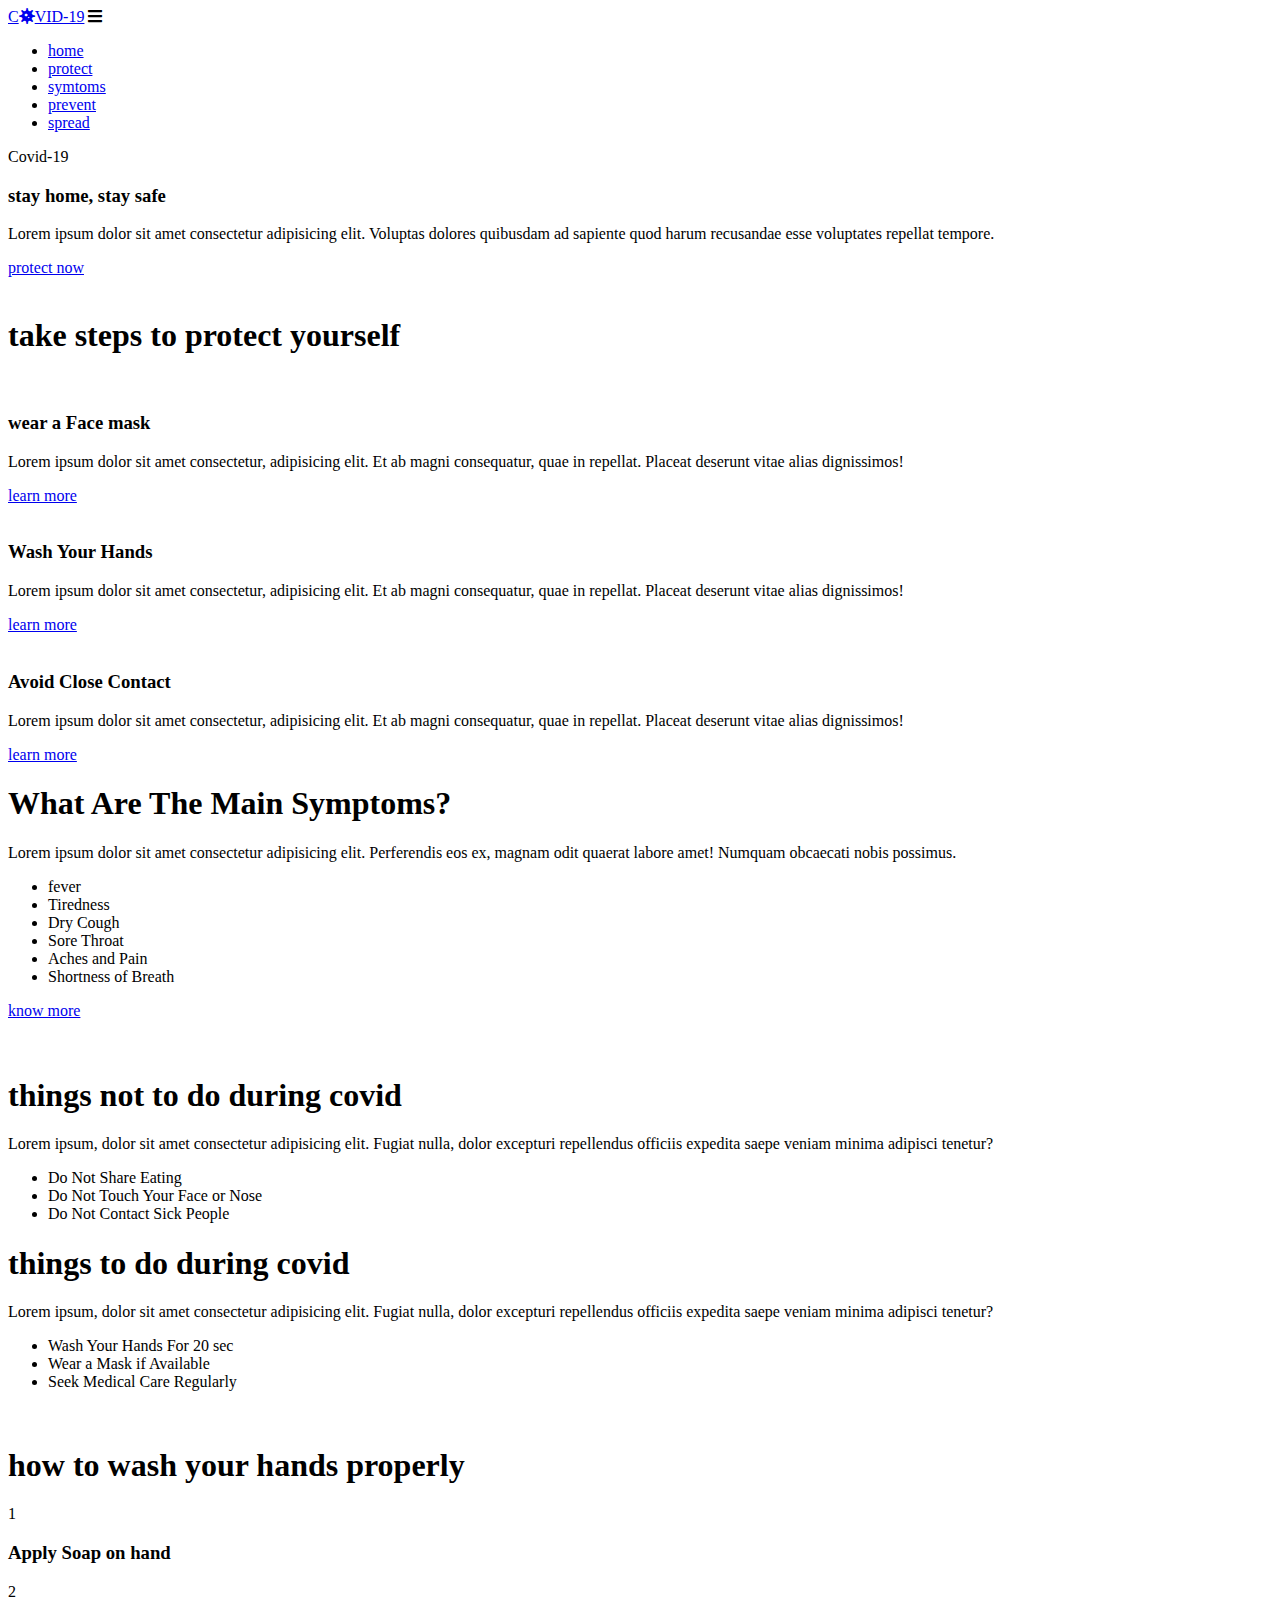
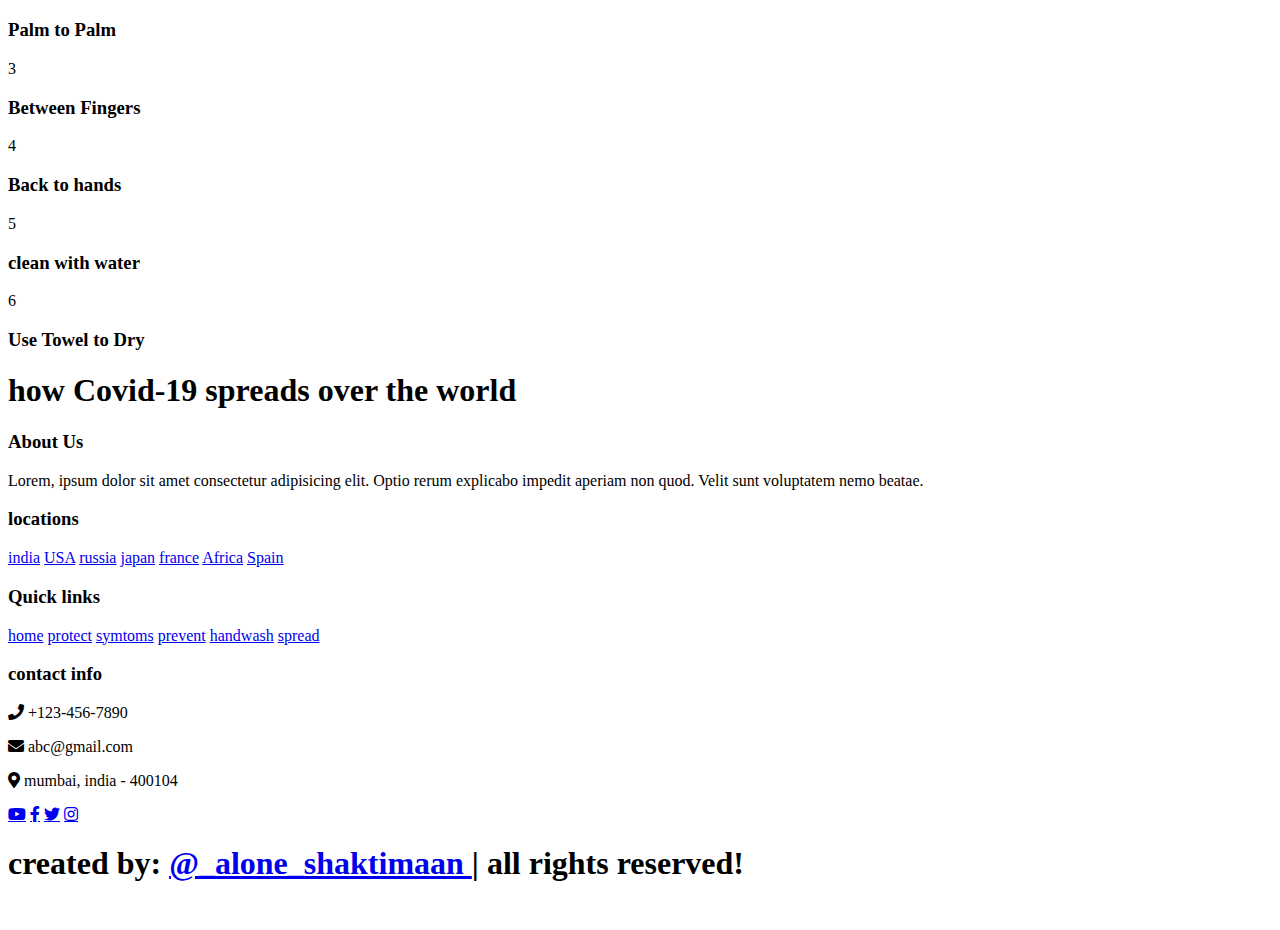
==== newindex.html @ dd61d05b "Add files via upload" ====
<!DOCTYPE html>
<html lang="en">
<head>
    <meta charset="UTF-8">
    <meta http-equiv="X-UA-Compatible" content="IE=edge">
    <meta name="viewport" content="width=device-width, initial-scale=1.0">
    <title>Responsive Covid-19</title>
    
    <!-- font awesome cdn link  -->
    <link rel="stylesheet" href="https://cdnjs.cloudflare.com/ajax/libs/font-awesome/5.15.3/css/all.min.css">

    <!-- custom css file link  -->
    <link rel="stylesheet" href="newstyle.css">

</head>
<body>

<!-- header section starts -->
    
<header>

    <a href="#" class="logo">C<span class="fas fa-virus"></span>VID-19</a>

    <div id="menu" class="fas fa-bars"></div>

    <nav class="navbar">
        <ul>
            <li><a  class="active" href="#home">home</a></li>
            <li><a href="#protect">protect</a></li>
            <li><a href="#symtoms">symtoms</a></li>
            <li><a href="#prevent">prevent</a></li>
            <li><a href="#spread">spread</a></li>
        </ul>
    </nav>

</header>

<!-- header section ends -->

<!-- home section starts -->

<section class="home" id="home">

    <div class="content">

        <span>Covid-19</span>
        <h3>stay home, stay safe</h3>
        <p>Lorem ipsum dolor sit amet consectetur adipisicing elit. Voluptas dolores quibusdam ad sapiente quod harum recusandae esse voluptates repellat tempore.</p>
        <a href="#" class="btn">protect now</a>

    </div>

    <div class="image">
        <img src="images/home-img.png" alt="">
    </div>

</section>

<!-- home section ends -->

<section class="protect" id="protect">

    <h1 class="heading">take steps to <span>protect</span> yourself </h1>

    <div class="box-container">

        <div class="box">
            <img src="images/protect-1.png" alt="">
            <h3>wear a Face mask</h3>
            <p>Lorem ipsum dolor sit amet consectetur, adipisicing elit. Et ab magni consequatur, quae in repellat. Placeat deserunt vitae alias dignissimos!</p>
            <a href="#" class="btn">learn more</a>
        </div>

        <div class="box">
            <img src="images/protect-2.png" alt="">
            <h3>Wash Your Hands</h3>
            <p>Lorem ipsum dolor sit amet consectetur, adipisicing elit. Et ab magni consequatur, quae in repellat. Placeat deserunt vitae alias dignissimos!</p>
            <a href="#" class="btn">learn more</a>
        </div>

        <div class="box">
            <img src="images/protect-3.png" alt="">
            <h3>Avoid Close Contact</h3>
            <p>Lorem ipsum dolor sit amet consectetur, adipisicing elit. Et ab magni consequatur, quae in repellat. Placeat deserunt vitae alias dignissimos!</p>
            <a href="#" class="btn">learn more</a>
        </div>

    </div>

</section>

<!-- stmptoms section starts -->

<section class="symtoms" id="symtoms">

    <div class="content">
        <h1 class="heading">What Are The Main <span>Symptoms?</span></h1>
        <p>Lorem ipsum dolor sit amet consectetur adipisicing elit. Perferendis eos ex, magnam odit quaerat labore amet! Numquam obcaecati nobis possimus.</p>
        <ul>
            <div class="one">
                <li>fever</li>
                <li>Tiredness</li>
                <li>Dry Cough</li>
            </div>
            <div class="two">
                <li>Sore Throat</li>
                <li>Aches and Pain</li>
                <li>Shortness of Breath</li>
            </div>
        </ul>
        <a href="#" class="btn">know more</a>
    </div>

    <div class="image">
        <img src="images/symptoms-img.png" alt="">
    </div>

</section>

<!-- stmptoms section ends -->

<!-- prevent section starts  -->

<section class="prevent" id="prevent">

    <div class="row">

        <div class="image">
            <img src="images/dont-img.png" alt="">
        </div>

        <div class="content">
            <h1 class="heading">things <span>not to do</span> during covid</h1>
            <p>Lorem ipsum, dolor sit amet consectetur adipisicing elit. Fugiat nulla, dolor excepturi repellendus officiis expedita saepe veniam minima adipisci tenetur?</p>
            <ul>
                <li>Do Not Share Eating</li>
                <li>Do Not Touch Your Face or Nose</li>
                <li>Do Not Contact Sick People</li>
            </ul>
        </div>

    </div>

    <div class="row">

        <div class="content">
            <h1 class="heading">things <span>to do</span> during covid</h1>
            <p>Lorem ipsum, dolor sit amet consectetur adipisicing elit. Fugiat nulla, dolor excepturi repellendus officiis expedita saepe veniam minima adipisci tenetur?</p>
            <ul>
                <li>Wash Your Hands For 20 sec</li>
                <li>Wear a Mask if Available</li>
                <li>Seek Medical Care Regularly</li>
            </ul>
        </div>

        <div class="image">
            <img src="images/do-img.png" alt="">
        </div>

    </div>

</section>

<!-- prevent section ends -->

<!-- handwash section starts -->

<section class="handwash" id="handwash">

    <h1 class="heading">how to <span>wash your hands</span> properly</h1>

    <div class="box-container">

        <div class="box">
            <span>1</span>
            <img src="images/hadnwash-1.png" alt="">
            <h3>Apply Soap on hand</h3>
        </div>

        <div class="box">
            <span>2</span>
            <img src="images/hadnwash-2.png" alt="">
            <h3>Palm to Palm</h3>
        </div>

        <div class="box">
            <span>3</span>
            <img src="images/hadnwash-3.png" alt="">
            <h3>Between Fingers</h3>
        </div>

        <div class="box">
            <span>4</span>
            <img src="images/hadnwash-4.png" alt="">
            <h3>Back to hands</h3>
        </div>

        <div class="box">
            <span>5</span>
            <img src="images/hadnwash-5.png" alt="">
            <h3>clean with water</h3>
        </div>

        <div class="box">
            <span>6</span>
            <img src="images/hadnwash-6.png" alt="">
            <h3>Use Towel to Dry</h3>
        </div>

    </div>

</section>

<!-- handwash section ends -->

<!-- spread section starts -->

<section class="spread" id="spread">

    <h1 class="heading">how Covid-19 <span>spreads</span> over the world</h1>

    <div class="image"></div>

</section>

<!-- spread section ends -->

<!-- footer section starts -->

<section class="footer">

    <div class="box-container">

        <div class="box">
            <h3>About Us</h3>
            <p>Lorem, ipsum dolor sit amet consectetur adipisicing elit. Optio rerum explicabo impedit aperiam non quod. Velit sunt voluptatem nemo beatae.</p>
        </div>

        <div class="box">
            <h3>locations</h3>
            <a href="#">india</a>
            <a href="#">USA</a>
            <a href="#">russia</a>
            <a href="#">japan</a>
            <a href="#">france</a>
            <a href="#">Africa</a>
            <a href="#">Spain</a>
        </div>

        <div class="box">
            <h3>Quick links</h3>
            <a href="#">home</a>
            <a href="#">protect</a>
            <a href="#">symtoms</a>
            <a href="#">prevent</a>
            <a href="#">handwash</a>
            <a href="#">spread</a>
        </div>

        <div class="box">
            <h3>contact info</h3>
            <p> <i class="fas fa-phone"></i> +123-456-7890 </p>
            <p> <i class="fas fa-envelope"></i> abc@gmail.com </p>
            <p> <i class="fas fa-map-marker-alt"></i> mumbai, india - 400104 </p>
            <div class="share">
                <a href="#" class="fab fa-youtube"></a>
                <a href="#" class="fab fa-facebook-f"></a>
                <a href="#" class="fab fa-twitter"></a>
                <a href="#" class="fab fa-instagram"></a>
            </div>
        </div>

    </div>

    <h1 class="credit"> created by: <a href="#">@_alone_shaktimaan </a>| all rights reserved!</h1>

</section>

<!-- footer section ends -->

<!-- scroll top -->

<a href="#home" class="scroll-top">
    <img src="images/scroll-img.png" alt="">
</a>




















































    <!-- jquery cdn link  -->
<script src="https://cdnjs.cloudflare.com/ajax/libs/jquery/3.6.0/jquery.min.js"></script>

<!-- custom js file link  -->
<script src="newscript.js"></script>
</body>
</html>
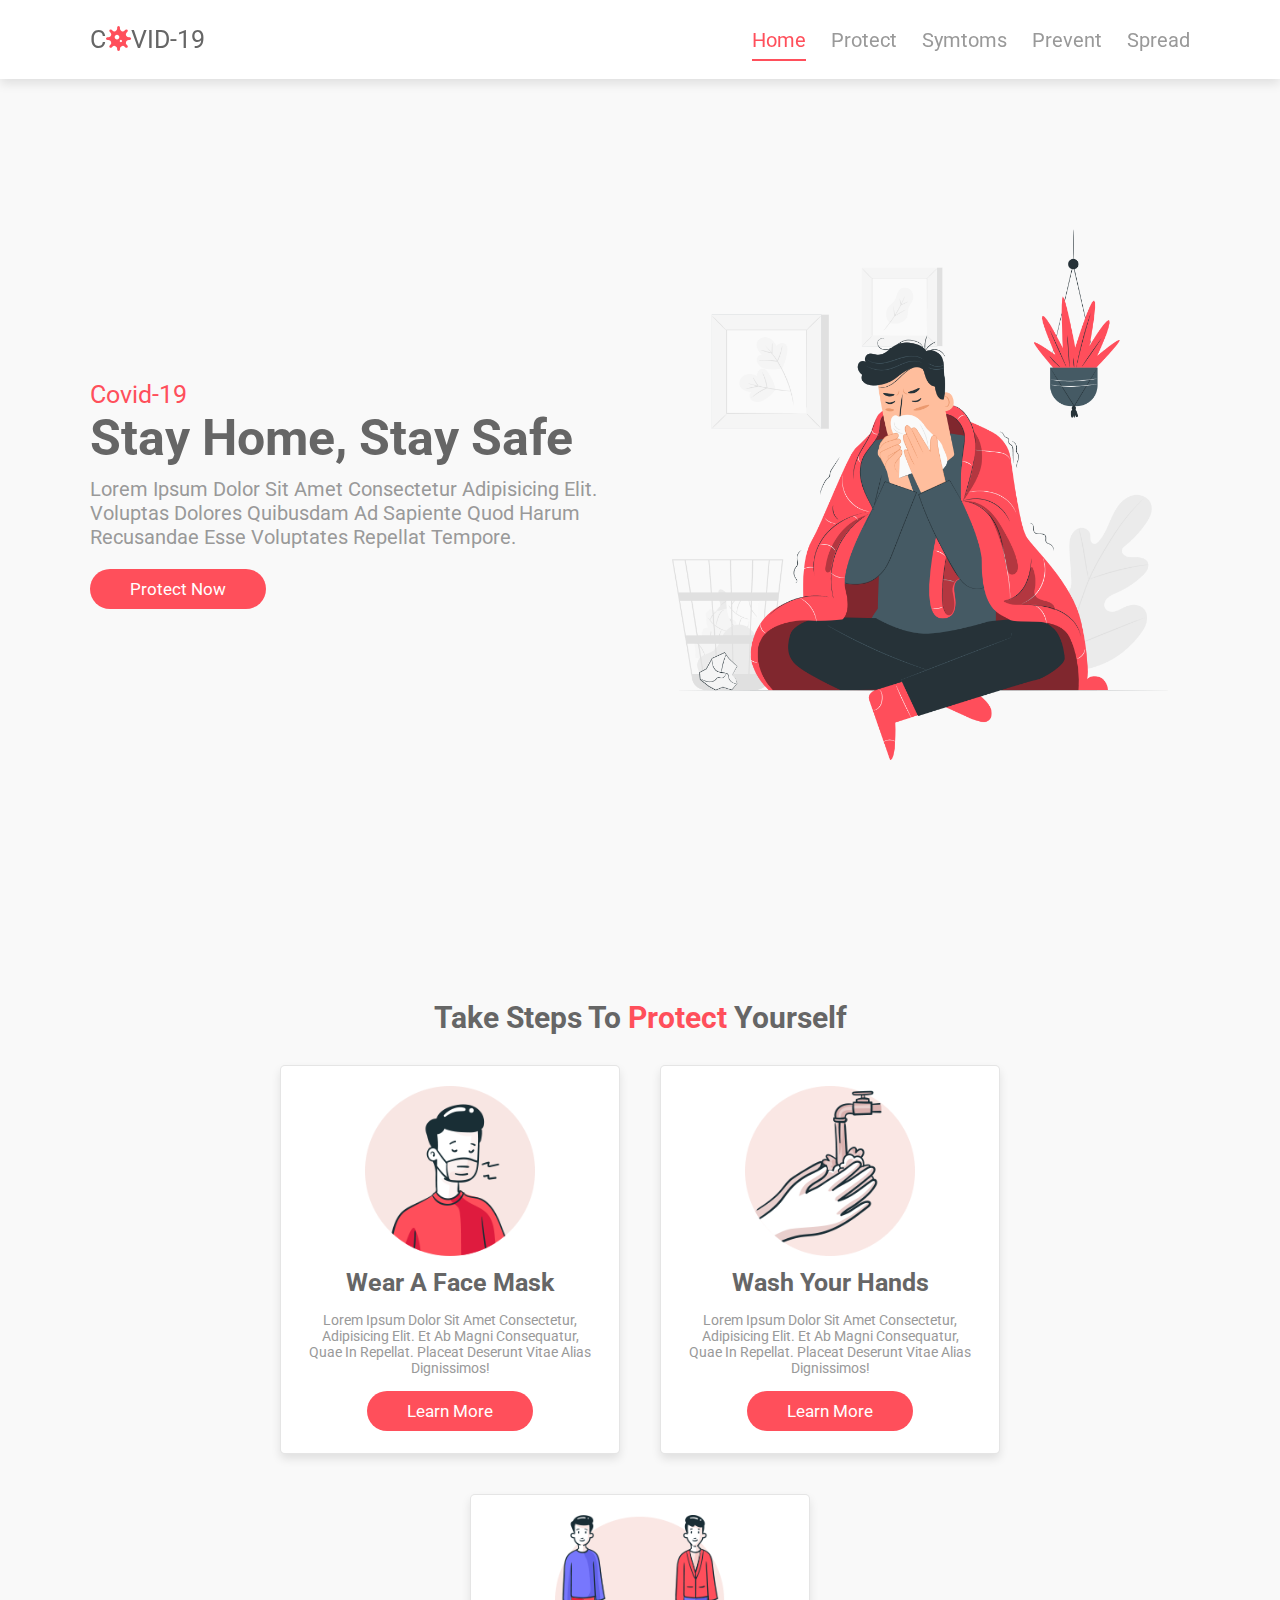
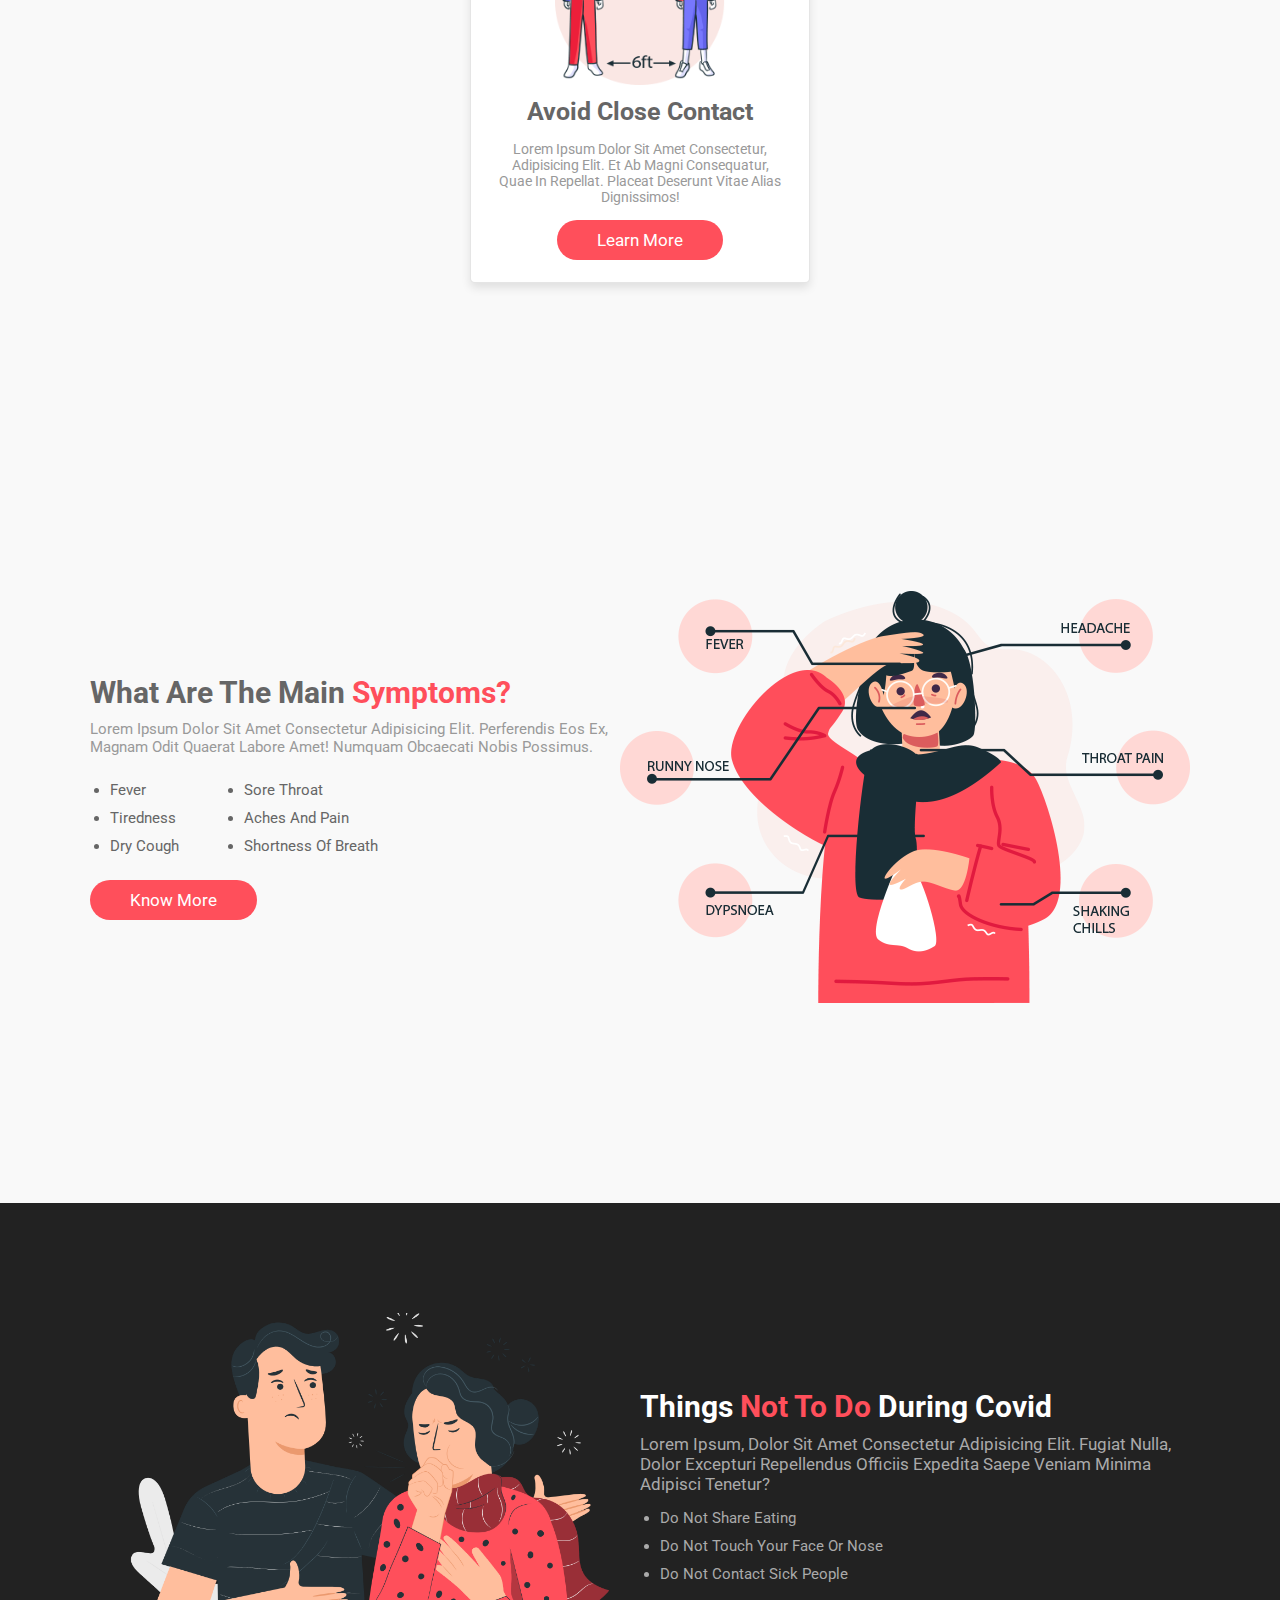
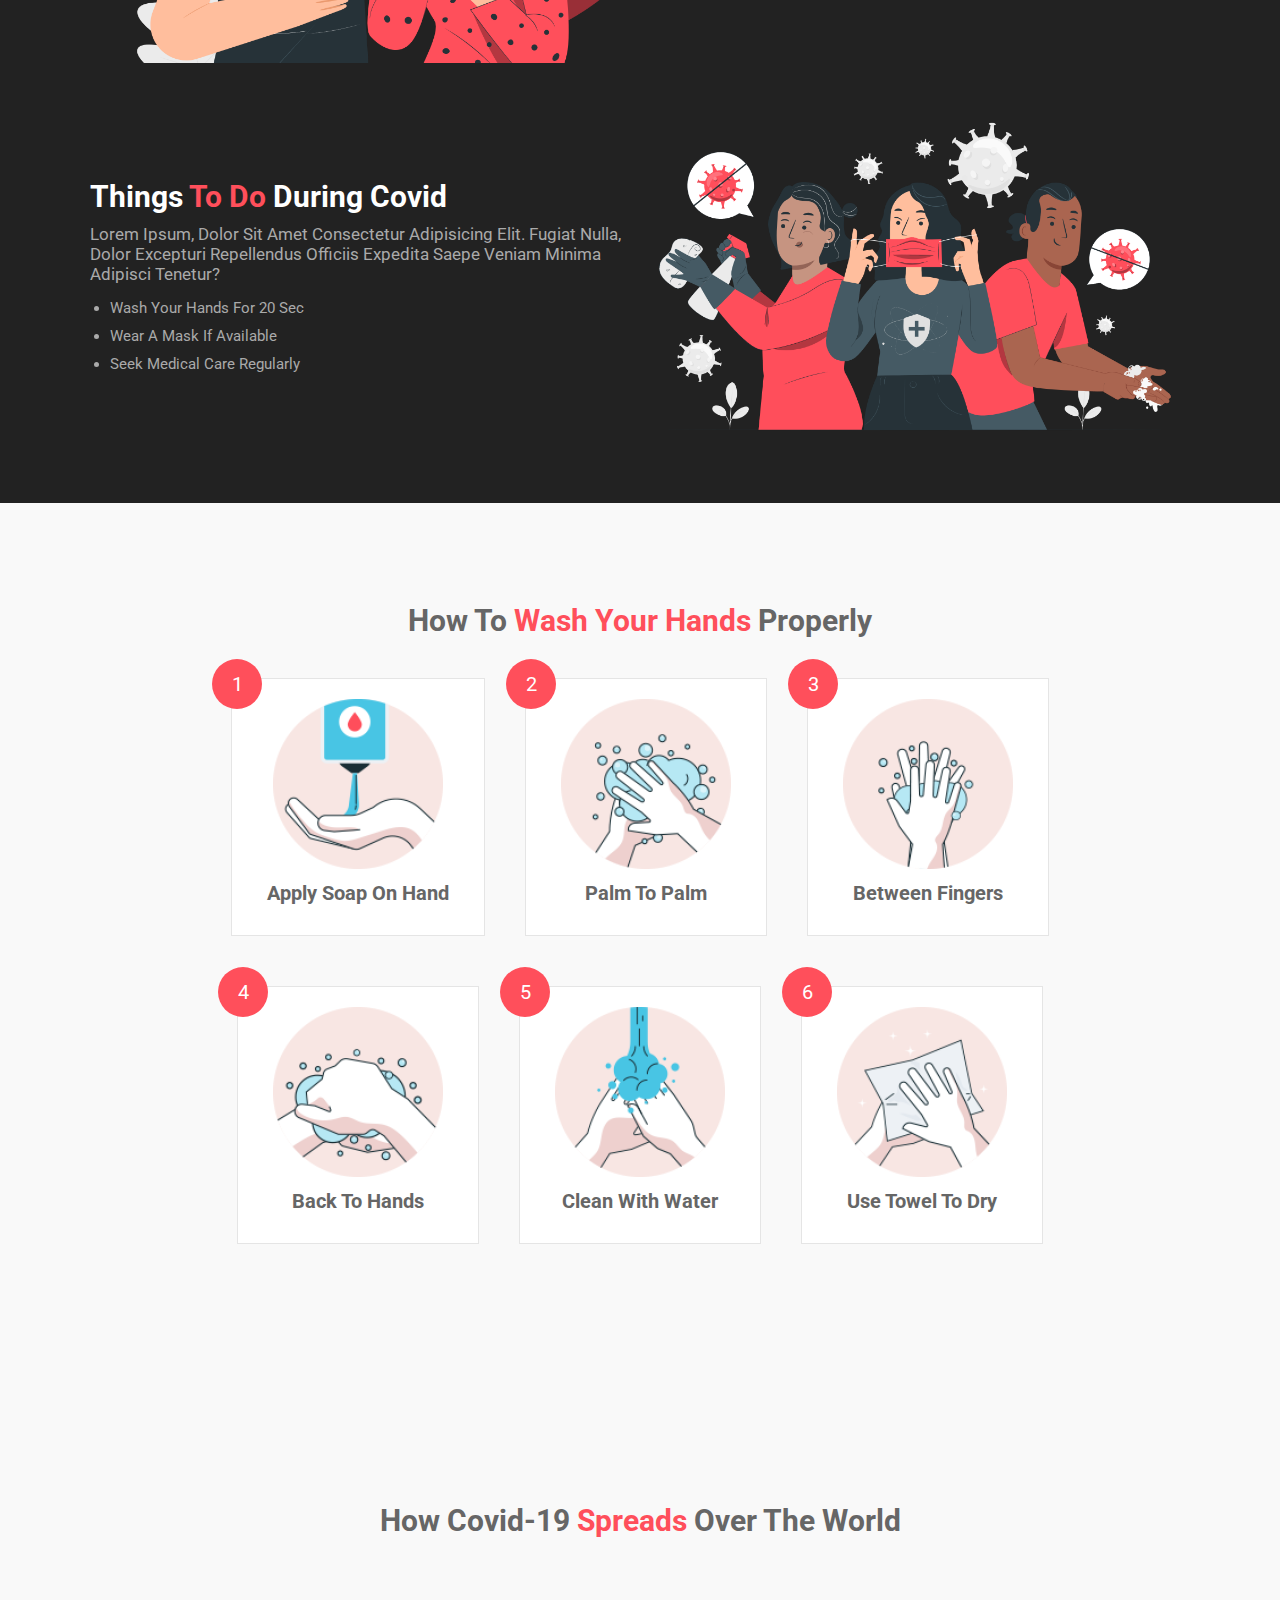
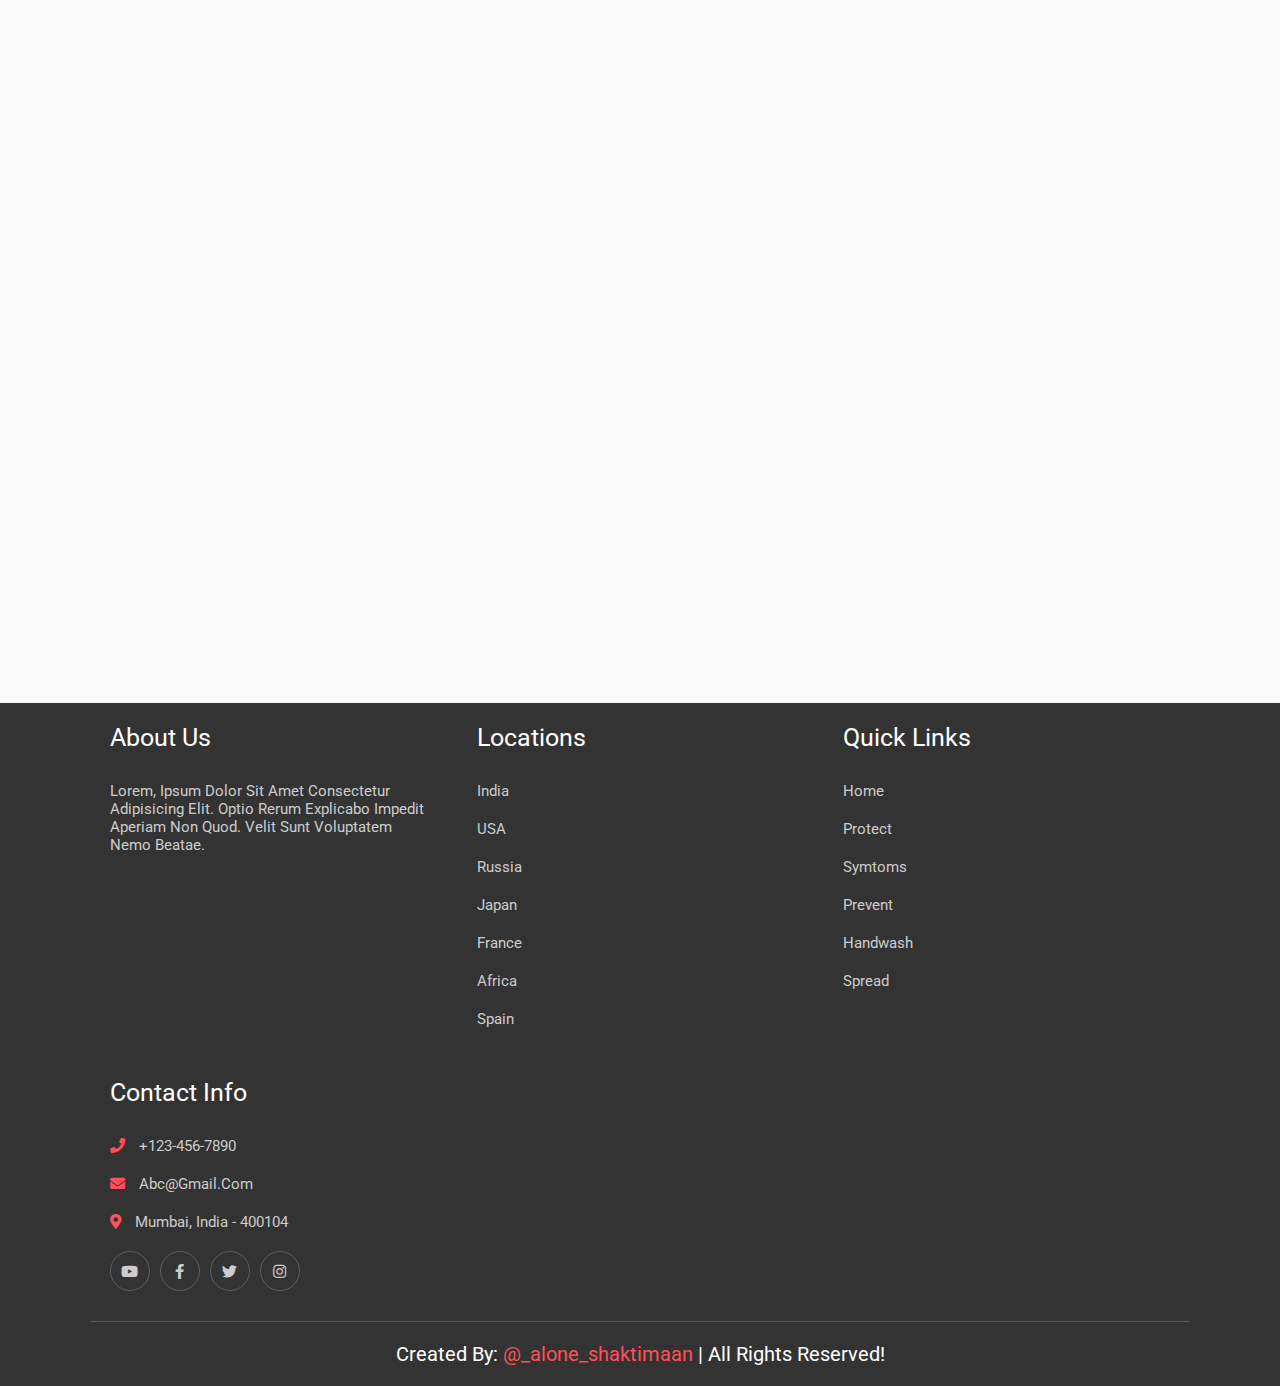
==== commit d8beeb8c: "Update newindex.html" ====
--- a/newindex.html
+++ b/newindex.html
@@ -10,7 +10,7 @@
     <link rel="stylesheet" href="https://cdnjs.cloudflare.com/ajax/libs/font-awesome/5.15.3/css/all.min.css">
 
     <!-- custom css file link  -->
-    <link rel="stylesheet" href="newstyle.css">
+    <link rel="stylesheet" href="images/newstyle.css">
 
 </head>
 <body>
@@ -339,6 +339,6 @@
 <script src="https://cdnjs.cloudflare.com/ajax/libs/jquery/3.6.0/jquery.min.js"></script>
 
 <!-- custom js file link  -->
-<script src="newscript.js"></script>
+<script src="images/newscript.js"></script>
 </body>
-</html>+</html>
--- a/images/newstyle.css
+++ b/images/newstyle.css
@@ -0,0 +1,559 @@
+@import url('https://fonts.googleapis.com/css2?family=Roboto:wght@100;300;400&display=swap');
+
+:root{
+    --red: #FF4F5B;
+}
+
+*{
+    font-family: 'Roboto', sans-serif;
+    margin: 0; padding: 0;
+    box-sizing: border-box;
+    outline: none; border: none;
+    text-decoration: none;
+    transition: all .3s cubic-bezier(.16, .8, .62, 1.52);
+    text-transform: capitalize;
+}
+
+*::selection{
+    background: var(--red);
+    color: #fff;
+}
+
+html{
+    font-size: 62.5%;
+    overflow-x: hidden;
+}
+
+html::-webkit-scrollbar{
+    width: 1.3rem;
+}
+
+html::-webkit-scrollbar-track{
+    background: #000;
+}
+
+html::-webkit-scrollbar-thumb{
+    background: var(--red);
+}
+
+body{
+    background: #f9f9f9;
+}
+
+section{
+    min-height: 100vh;
+    padding: 0 7%;
+    padding-top: 9rem;
+}
+
+.btn{
+    display: inline-block;
+    margin-top: 1rem;
+    padding: 1rem 4rem;
+    border-radius: 5rem;
+    background: var(--red);
+    color: #fff;
+    overflow: hidden;
+    position: relative;
+    z-index: 0;
+    font-size: 1.7rem;
+}
+
+.btn::before{
+    content: '';
+    position: absolute;
+    top: 0; left: 0;
+    height: 100%;
+    width: 100%;
+    z-index: -1;
+    background: #444;
+    clip-path: polygon(0 0, 100% 0, 0 0, 0% 100%);
+    transition: .3s linear;
+}
+
+.btn:hover::before{
+    clip-path: polygon(0 0, 100% 0, 100% 100%, 0% 100%);
+}
+
+.heading{
+    font-size: 3rem;
+    color: #666;
+}
+
+.heading span{
+    color: var(--red);
+}
+
+
+header{
+    width: 100%;
+    background: #fff;
+    display: flex;
+    align-items: center;
+    justify-content: space-between;
+    position: fixed;
+    top: 0; left: 0;
+    z-index: 1000;
+    padding: 2.5rem 7%;
+    box-shadow: 0 .5rem 1rem rgba(0,0,0,.1);
+}
+
+header .logo{
+    font-size: 2.5rem;
+    color: #666;
+}
+
+header .logo span{
+    color: var(--red);
+}
+
+header .navbar ul{
+    display: flex;
+    align-items: center;
+    justify-content: center;
+    list-style: none;
+}
+
+header .navbar ul li{
+    margin-left: 2.5rem;
+}
+
+header .navbar ul li a{
+    color: #999;
+    font-size: 2rem;
+}
+
+header .navbar ul li a.active,
+header .navbar ul li a:hover{
+    color: var(--red);
+    border-bottom: .2rem solid var(--red);
+    padding: .7rem 0;
+}
+
+#menu{
+    font-size: 3rem;
+    color: #999;
+    cursor: pointer;
+    display: none;
+}
+
+.home{
+    display: flex;
+    align-items: center;
+    justify-content: center;
+    flex-wrap: wrap;
+}
+
+.home .image{
+    flex: 1 1 40rem;   
+}
+
+.home .image img{
+    width: 100%;
+}
+
+.home .content{
+    flex: 1 1 40rem;
+}
+
+.home .content span{
+    color: var(--red);
+    font-size: 2.5rem;
+}
+
+.home .content h3{
+    color: #666;
+    font-size: 5rem;
+}
+
+.home .content p{
+    color: #999;
+    font-size: 2rem;
+    padding: 1rem 0;
+}
+
+.protect .heading{
+    text-align: center;
+    padding: 1rem;
+}
+
+.protect .box-container{
+    display: flex;
+    align-items: center;
+    justify-content: center;
+    flex-wrap: wrap;
+}
+
+.protect .box-container .box{
+    background: #fff;
+    border: .1rem solid rgba(0,0,0,.1);
+    padding: 2rem;
+    margin: 2rem;
+    width: 34rem;
+    border-radius: .5rem;
+    box-shadow: 0 .5rem 1rem rgba(0,0,0,.1);
+    text-align: center;
+}
+
+.protect .box-container .box img{
+    height: 17rem;
+    width: 17rem;
+}
+
+.protect .box-container .box h3{
+    font-size: 2.5rem;
+    color: #666;
+    padding: 1rem 0;
+}
+
+.protect .box-container .box p{
+    font-size: 1.4rem;
+    color: #999;
+    padding: .5rem;
+}
+
+.protect .box-container .box:hover{
+    transform: translateY(1rem);
+}
+
+.symtoms{
+    display: flex;
+    align-items: center;
+    justify-content: center;
+    flex-wrap: wrap;
+}
+
+.symtoms .content{
+    flex: 1 1 40rem;
+}
+
+.symtoms .image{
+    float: 1 1 40rem;
+}
+
+.symtoms .image img{
+    width: 100%;
+}
+
+.symtoms .content p{
+    font-size: 1.5rem;
+    color: #999;
+    padding: 1rem 0;
+}
+
+.symtoms .content ul{
+    display: flex;
+    flex-wrap: wrap;
+    padding: 1rem 0;
+}
+
+.symtoms .content ul .two{
+    padding-left: 4.5rem;
+}
+
+.symtoms .content ul li{
+    margin-left: 2rem;
+    font-size: 1.5rem;
+    color: #666;
+    padding: .5rem 0;
+}
+
+.prevent{
+    background:#222;
+}
+
+.prevent .row{
+    display: flex;
+    align-items: center;
+    justify-content: center;
+    flex-wrap: wrap;
+    padding:2rem 0;
+}
+
+.prevent .row .image{
+    flex:1 1 37rem;
+    height:35rem;
+    text-align: center;
+}
+
+.prevent .row .image img{
+    height:100%;
+    width:100%;
+    object-fit: cover;
+}
+
+.prevent .row .content{
+    padding:2rem 0;
+    flex:1 1 37rem;
+}
+
+.prevent .row .content .heading{
+    color:#fff;
+}
+
+.prevent .row .content p{
+    font-size: 1.7rem;
+    color:#aaa;
+    padding:1rem 0;
+}
+
+.prevent .row .content ul li{
+    margin-left: 2rem;
+    font-size: 1.5rem;
+    color:#aaa;
+    padding:.5rem 0;
+}
+
+.handwash .heading{
+    text-align: center;
+    padding: 1rem;
+}
+
+.handwash .box-container{
+    display: flex;
+    align-items: center;
+    justify-content: center;
+    flex-wrap: wrap;
+}
+
+.handwash .box-container .box{
+    background: #fff;
+    border: .1rem solid rgba(0,0,0,.1);
+    margin: 2rem;
+    margin-top: 3rem;
+    padding: 2rem 3.5rem;
+    text-align: center;
+    position: relative;
+}
+
+.handwash .box-container .box img{
+    height: 17rem;
+    width: 17rem;
+}
+
+.handwash .box-container .box h3{
+    font-size: 2rem;
+    color: #666;
+    padding: 1rem 0;
+}
+
+.handwash .box-container .box span{
+    display: block;
+    position: absolute;
+    top: -2rem; left: -2rem;
+    height: 5rem; width: 5rem;
+    line-height: 5rem;
+    font-size: 2rem;
+    color: #fff;
+    background: var(--red);
+    border-radius: 5rem;
+}
+
+.spread .heading{
+    text-align: center;
+    padding: 1rem;
+}
+
+.spread .image{
+    height: 80vh;
+    width: 100%;
+    background: url(images/map.png) no-repeat;
+    background-size: cover;
+    background-position: center;
+}
+
+.footer{
+    min-height: auto;
+    padding-top: 0;
+    background: #333;
+}
+
+.footer .box-container{
+    display: flex;
+    justify-content: center;
+    flex-wrap: wrap;
+}
+
+.footer .box-container .box{
+    flex: 1 1 25rem;
+    margin: 2rem;
+}
+
+.footer .box-container .box h3{
+    font-size: 2.5rem;
+    color: #fff;
+    padding-bottom: 2rem;
+    font-weight: normal;
+}
+
+.footer .box-container .box p{
+    font-size: 1.5rem;
+    color: #ccc;
+    padding: 1rem 0;
+}
+
+.footer .box-container .box p i{
+    padding-right: 1rem;
+    color: var(--red);
+}
+
+.footer .box-container .box a{
+    font-size: 1.5rem;
+    color: #ccc;
+    padding: 1rem 0;
+    display: block;
+}
+
+.footer .box-container .box a:hover{
+    color: var(--red);
+}
+
+.footer .box-container .box .share{
+    display: flex;
+    flex-wrap: wrap;
+    padding: 1rem 0;
+}
+
+.footer .box-container .box .share a{
+    height: 4rem;
+    width: 4rem;
+    line-height: 2rem;
+    text-align: center;
+    border-radius: 5rem;
+    border: .1rem solid #fff3;   
+    margin-right: 1rem;
+}
+
+.footer .box-container .box .share a:hover{
+    background: #fff;
+}
+
+.footer .credit{
+    padding: 2rem 1rem;
+    text-align: center;
+    color: #fff;
+    font-weight: normal;
+    font-size: 2rem;
+    border-top: .1rem solid #fff3;
+}
+
+.footer .credit a{
+    color: var(--red);
+}
+
+.scroll-top{
+    position: fixed;
+    bottom: 7.5rem; right: 2rem;
+    z-index: 100;
+    display: none;
+}
+
+.scroll-top img{
+    height: 7rem;
+}
+
+
+
+
+
+
+
+
+
+
+
+
+
+
+
+/* media queries  */
+
+@media (max-width:991px){
+
+    html{
+        font-size: 55%;
+    }
+
+}
+
+@media (max-width:768px){
+
+    #menu{
+        display: block;
+    }
+
+    header .navbar{
+        position: fixed;
+        top:8rem; left:-120%;
+        height: 100%;
+        width:100%;
+        background:#eee;
+        border-top: .2rem solid rgba(0,0,0,.1);
+    }
+
+    header .navbar ul{
+        flex-flow: column;
+        padding:2rem;
+    }
+
+    header .navbar ul li{
+        text-align: center;
+        width:100%;
+        margin:1rem 0;
+    }
+
+    header .navbar ul li a{
+        display: block;
+        padding:1rem;
+    }
+
+    header .navbar ul li a.active,
+    header .navbar ul li a:hover{
+        padding:1rem;
+        background:var(--red);
+        color:#fff;
+        border:none;
+        border-radius: 5rem;
+    }
+
+    .fa-times{
+        transform: rotate(180deg);
+    }
+
+    header .navbar.nav-toggle{
+        left:0;
+    }
+
+    .home .content{
+        text-align: center;
+    }
+
+    .prevent .row:last-child{
+        flex-flow: column-reverse;
+    }
+
+}
+
+@media (max-width:500px){
+
+    html{
+        font-size: 50%;
+    }
+
+    section{
+        padding:0 3%;
+        padding-top: 9rem;
+    }
+
+}
+
+
+
+
+
+
+
+
+
+
+
